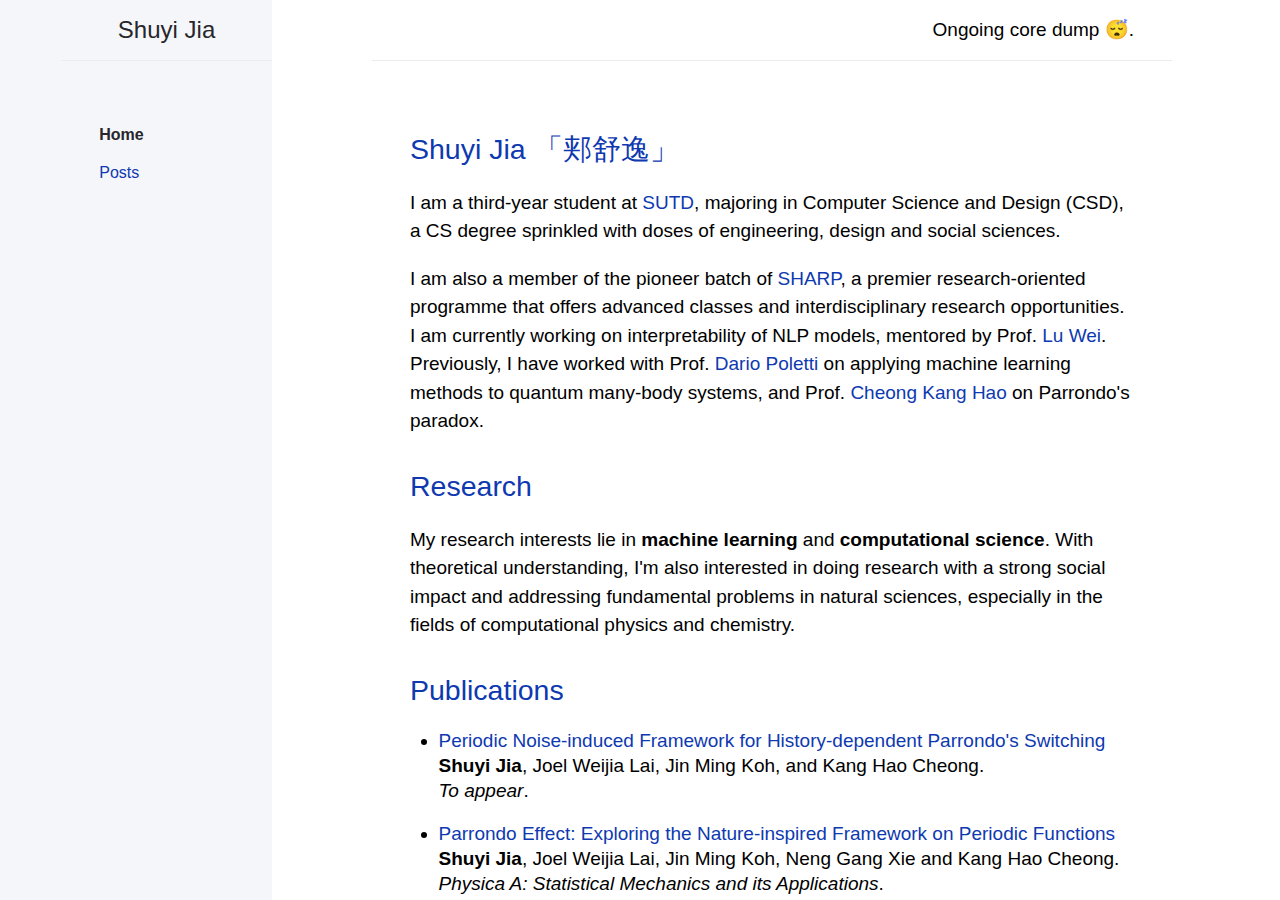
==== index.html @ 923b760d "Deploying to gh-pages from  @ 26ed1b6778eb6d6af6302b63e12cfea853a027ca 🚀" ====
<!doctype html> <html lang=en > <meta charset=UTF-8 > <meta name=viewport  content="width=device-width, initial-scale=1"> <link rel=stylesheet  href="/css/jtd.css"> <link rel=icon  href="/assets/favicon.ico"> <title>Shuyi Jia</title> <div class=page-wrap > <div class=side-bar > <div class=header > <a href="/" class=title > Shuyi Jia </a> </div> <label for=show-menu  class=show-menu >MENU</label> <input type=checkbox  id=show-menu  role=button > <div class=menu  id=side-menu > <ul class=menu-list > <li class="menu-list-item active"><a href="/" class="menu-list-link active">Home</a> <li class="menu-list-item "><a href="/posts/" class="menu-list-link ">Posts</a> </ul> </div> </div> <div class=main-content-wrap > <div class=main-content > <div class=main-header > <p>Ongoing core dump &#128564;.</p> </div> <div class=franklin-content ><h2 id="shuyi_jia_郏舒逸"><a href="#shuyi_jia_郏舒逸" class=header-anchor >Shuyi Jia 「郏舒逸」</a></h2> <p>I am a third-year student at <a href="https://www.sutd.edu.sg">SUTD</a>, majoring in Computer Science and Design &#40;CSD&#41;, a CS degree sprinkled with doses of engineering, design and social sciences.</p> <p>I am also a member of the pioneer batch of <a href="https://www.sutd.edu.sg/SHARP">SHARP</a>, a premier research-oriented programme that offers advanced classes and interdisciplinary research opportunities. I am currently working on interpretability of NLP models, mentored by Prof. <a href="https://scholar.google.com/citations?user&#61;n41KN9AAAAAJ&amp;hl&#61;en&amp;oi&#61;ao">Lu Wei</a>. Previously, I have worked with Prof. <a href="https://scholar.google.com/citations?user&#61;Kr25TGUAAAAJ&amp;hl&#61;en&amp;oi&#61;ao">Dario Poletti</a> on applying machine learning methods to quantum many-body systems, and Prof. <a href="https://scholar.google.com/citations?hl&#61;en&amp;user&#61;neaUULMAAAAJ&amp;view_op&#61;list_works&amp;sortby&#61;pubdate">Cheong Kang Hao</a> on Parrondo&#39;s paradox.</p> <h2 id=research ><a href="#research" class=header-anchor >Research</a></h2> <p>My research interests lie in <strong>machine learning</strong> and <strong>computational science</strong>. With theoretical understanding, I&#39;m also interested in doing research with a strong social impact and addressing fundamental problems in natural sciences, especially in the fields of computational physics and chemistry.</p> <h2 id=publications ><a href="#publications" class=header-anchor >Publications</a></h2> <ul> <li><p><a href="">Periodic Noise-induced Framework for History-dependent Parrondo&#39;s Switching</a><br /><strong>Shuyi Jia</strong>, Joel Weijia Lai, Jin Ming Koh, and Kang Hao Cheong.<br /><em>To appear</em>.</p> <li><p><a href="https://www.sciencedirect.com/science/article/pii/S0378437120303538?casa_token&#61;5DQG5grmWfMAAAAA:ArgjoCsbwLrx59lhy0G4tLPsbPm2QGfRtoKR4vTQxaE0dzDt706tALfGngUNZYS-w9fZrxNDTbjLRw">Parrondo Effect: Exploring the Nature-inspired Framework on Periodic Functions</a><br /><strong>Shuyi Jia</strong>, Joel Weijia Lai, Jin Ming Koh, Neng Gang Xie and Kang Hao Cheong.<br /><em>Physica A: Statistical Mechanics and its Applications</em>.</p> </ul> <h2 id=awards ><a href="#awards" class=header-anchor >Awards</a></h2> <ul> <li><p><strong>SUTD Global Leadership Programme</strong>, SUTD, 2020.</p> <li><p><strong>SUTD Global Distinguished Scholarship</strong>, SUTD, 2019.</p> <li><p><strong>Intel International Science and Engineering Fair &#40;ISEF&#41;</strong>, 4th Place in Chemistry, Phoenix AZ, 2016.</p> <li><p><strong>Singapore Science and Engineering Fair &#40;SSEF&#41;</strong>, Gold Medal, 2016.</p> </ul> <hr /> <div class=page-foot > <div class=copyright > &copy; Shuyi Jia. Last modified: October 02, 2021. Website built with <a href="https://github.com/tlienart/Franklin.jl">Franklin.jl</a>. </div> </div> </div> </div> </div> </div> <!-- end of class page-wrap-->
---- css/jtd.css ----
@charset "utf-8"; html{font-family:sans-serif;-ms-text-size-adjust:100%;-webkit-text-size-adjust:100%;font-size:15px}@media (min-width:31.25rem){html{font-size:19px}}body{margin:0;position:relative;padding-bottom:4rem;font-family:-apple-system,"helvetica neue",helvetica,roboto,noto,"segoe ui",arial,sans-serif;font-size:inherit;line-height:1.5;color:#000;background-color:#fff;word-break:break-word}@media (min-width:50rem){body{position:static;padding-bottom:0}}h1{font-size:2em;margin:.67em 0}sub,sup{font-size:75%;line-height:0;position:relative;vertical-align:baseline}sup{top:-0.5em}sub{bottom:-0.25em}img{border:0}p,h1,h2,h3,h4,h5,h6,ol,ul,pre,address,blockquote,dl,div,fieldset,form,hr,noscript,table{margin-top:0}h1,h2,h3,h4,h5,h6{margin-top:1.2em;margin-bottom:.8em;font-weight:500;line-height:1.15;color:#27262b}p{margin-bottom:1em}a{color:#0e39b0;text-decoration:none;overflow-wrap:break-word;word-wrap:break-word}pre{overflow:auto;margin:0;margin-bottom:.8em}code{font-family:"SFMono-Regular",Menlo,Consolas,monospace;font-size:14px;line-height:1.4;padding:.2em .15em;font-weight:400;background-color:#f5f6fa;border:1px solid #eeebee;border-radius:4px}li:not(:last-child){margin-bottom:5px}img{max-width:100%;height:auto}hr{height:1px;padding:0;margin:2rem 0;background-color:#eeebee;border:0}@media (min-width:50rem){.page-wrap{position:absolute;top:0;left:0;display:flex;width:100%;height:100%;overflow-x:hidden;overflow-y:hidden}}.side-bar{z-index:100;display:flex;flex-wrap:wrap;background-color:#f5f6fa}.side-bar .header{display:flex;min-height:60px;align-items:center}.side-bar .header .title{padding-right:1rem;padding-left:1rem;flex-grow:1;display:flex;height:100%;align-items:center;padding-top:.75rem;padding-bottom:.75rem;color:#27262b;font-size:18px !important;line-height:1.15em}.show-menu{cursor:pointer;appearance:none;display:flex;height:100%;line-height:60px;padding:1rem;align-items:center;color:#0e39b0;text-transform:uppercase;background:transparent;text-align:right;padding-right:2rem;border:0;width:calc(100% - 220px)}.side-bar .menu{width:100%;padding-right:1rem;padding-left:1rem}.menu-list{padding:0;margin-top:0;margin-bottom:0;list-style:none}.menu-list-child-list{padding-left:.75rem;list-style:none}.menu-list-child-list .menu-list-link{color:#5c5962}.menu-list-child-list .menu-list-item{position:relative}.menu-list-child-list .menu-list-item::before{position:absolute;margin-top:.3em;margin-left:-0.8em;color:rgba(92,89,98,0.3);content:"- "}.menu-list-child-list .menu-list-item.active::before{color:#5c5962}.menu-list-item{font-size:14px !important;margin:0}.menu-list-item .menu-list-child-list{display:none}.menu-list-item.active .menu-list-child-list{display:block}.menu-list-link{display:block;padding-top:.25rem;padding-bottom:.25rem}.menu-list-link.active{font-weight:600;color:#27262b;text-decoration:none}.side-bar .footer{width:150px;font-size:13px;padding-right:1rem;padding-left:1rem;position:absolute;bottom:0;left:0;padding-top:1rem;padding-bottom:1rem}input[type=checkbox]{display:none}input[type=checkbox]:checked ~ #side-menu{display:block}@media (max-width:49.99rem){.side-bar .menu{display:none;padding-left:35px;padding-bottom:15px}.side-bar{border-bottom:1px solid #eeebee}.side-bar .header{padding-left:15px;width:150px}.show-menu{display:block}}@media (min-width:31.25rem){.side-bar .header .title{font-size:24px !important}.menu-list-item{font-size:16px !important}}@media (min-width:50rem){.side-bar{flex-wrap:nowrap;position:absolute;width:248px;height:100%;flex-direction:column;align-items:flex-end}.side-bar .header{z-index:101;height:60px;max-height:60px;border-bottom:1px solid #eeebee;padding-right:2rem;padding-left:2rem}.side-bar .header .title{padding-top:.5rem;padding-bottom:.5rem}.show-menu{display:none}.side-bar .menu{width:135px;padding-right:2rem;padding-left:2rem;padding-top:3rem;padding-bottom:1rem;overflow-y:auto;flex:1 1 auto}.side-bar .footer{padding-right:2rem;padding-left:2rem;position:static}}@media (min-width:66.5rem){.side-bar{width:calc((100% - 66.5rem) / 2 + 264px);min-width:264px}}@media (min-width:50rem){.main-content-wrap{position:absolute;top:0;left:0;width:100%;height:100%;-webkit-overflow-scrolling:touch;overflow-x:hidden;overflow-y:scroll}.main-content{position:relative;max-width:800px;margin-left:248px}}@media (min-width:66.5rem){.main-content{margin-left:calc((100% - 1064px) / 2 + 264px)}}.main-header{padding-right:1rem;padding-left:1rem;display:none;background-color:#f5f6fa;height:60px;line-height:60px}@media (min-width:50rem){.main-header{padding-right:2rem;padding-left:2rem}}@media (min-width:50rem){.main-header{display:flex;justify-content:flex-end;height:60px;background-color:#fff;border-bottom:1px solid #eeebee}}.main-footer{font-size:14px;color:darkgray;border-top:1px solid #eeebee;padding-top:15px}.franklin-content{padding-right:1rem;padding-left:1rem;padding-top:1rem;padding-bottom:1rem;line-height:1.5}@media (min-width:50rem){.franklin-content{padding-right:2rem;padding-left:2rem;padding-top:2rem;padding-bottom:2rem}}.franklin-content a{overflow:hidden;text-overflow:ellipsis}.franklin-content ul,ol{line-height:1em}.franklin-content li{margin-top:.3em;line-height:1.3em}.franklin-content ul,.franklin-content ol{padding-left:1.5em}.franklin-content h1:first-of-type{margin-top:.5em}.franklin-content h1,h2,h3,h4,h5,h6{position:relative}td.fndef-backref{min-width:20px}.franklin-content table{margin-left:auto;margin-right:auto;border-collapse:collapse;text-align:center;margin-bottom:1em}.franklin-content tr,th,td{font-size:14px;padding:10px;border:1px solid black}.franklin-content table tbody tr td{border:1px solid black}.franklin-content blockquote{background:lemonchiffon;border-left:7px solid #a8a8a8;margin:1.5em 10px;padding:.5em 10px;font-style:italic}.franklin-content blockquote p{display:inline}.franklin-content .row{display:block}.franklin-content .left{float:left;margin-right:15px}.franklin-content .right{float:right}.franklin-content .container img{width:auto;padding-left:0;border-radius:10px;margin-bottom:1em}.franklin-content table.fndef{margin:0;margin-bottom:1em;border:0}.franklin-content .fndef tr{padding:0;border:0;text-align:left}.franklin-content .fndef td{padding:0;border:0}.franklin-content .fndef td.fndef-backref{vertical-align:top;font-size:80%;padding-left:5px}.franklin-content .fndef td.fndef-content{font-size:90%;padding-left:10px}.franklin-content .fndef tr{border-left:2px solid lightgray}.franklin-content img{width:70%;text-align:center;padding-left:10%}.franklin-content .img-small img{width:50%;text-align:center;padding-left:20%}body{counter-reset:eqnum}.katex{font-size:1em !important}.katex-display .katex{display:inline-block}.katex-display::after{counter-increment:eqnum;content:"(" counter(eqnum) ")";position:relative;float:right;padding-right:5px}.hljs{font-size:14px;line-height:1.35em;border-radius:10px;padding:1em}.hljs-meta,.hljs-metas,.hljs-metap{font-weight:bold}.hljs-meta{color:#19b333}.hljs-metas{color:red}.hljs-metap{color:#3383e7}franklin-toc{margin:.6rem 0}
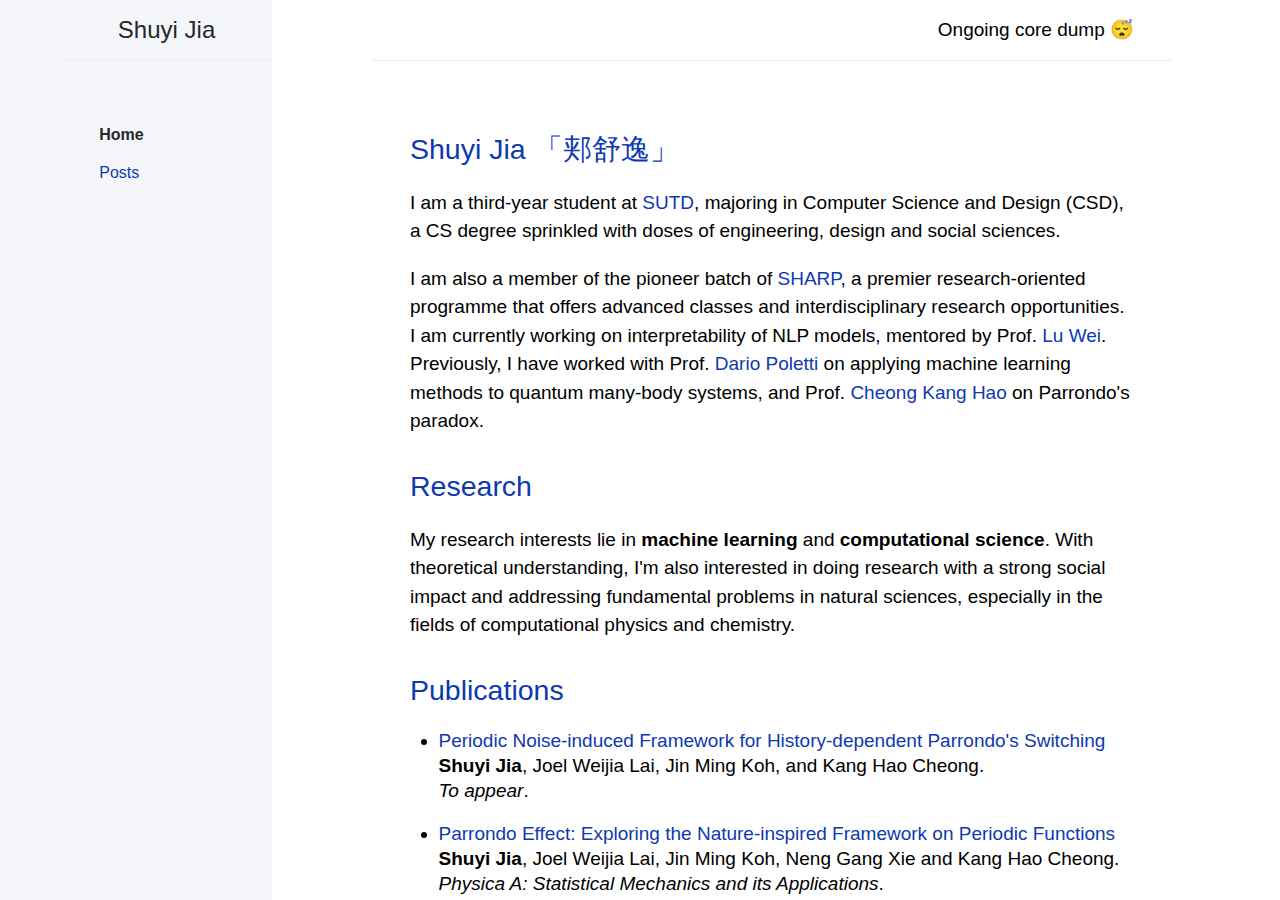
==== commit d6f6fcd4: "Deploying to gh-pages from  @ a6328ebc96600d6445bcfeb34387e704c9a66ce1 🚀" ====
--- a/index.html
+++ b/index.html
@@ -1 +1 @@
-<!doctype html> <html lang=en > <meta charset=UTF-8 > <meta name=viewport  content="width=device-width, initial-scale=1"> <link rel=stylesheet  href="/css/jtd.css"> <link rel=icon  href="/assets/favicon.ico"> <title>Shuyi Jia</title> <div class=page-wrap > <div class=side-bar > <div class=header > <a href="/" class=title > Shuyi Jia </a> </div> <label for=show-menu  class=show-menu >MENU</label> <input type=checkbox  id=show-menu  role=button > <div class=menu  id=side-menu > <ul class=menu-list > <li class="menu-list-item active"><a href="/" class="menu-list-link active">Home</a> <li class="menu-list-item "><a href="/posts/" class="menu-list-link ">Posts</a> </ul> </div> </div> <div class=main-content-wrap > <div class=main-content > <div class=main-header > <p>Ongoing core dump &#128564;.</p> </div> <div class=franklin-content ><h2 id="shuyi_jia_郏舒逸"><a href="#shuyi_jia_郏舒逸" class=header-anchor >Shuyi Jia 「郏舒逸」</a></h2> <p>I am a third-year student at <a href="https://www.sutd.edu.sg">SUTD</a>, majoring in Computer Science and Design &#40;CSD&#41;, a CS degree sprinkled with doses of engineering, design and social sciences.</p> <p>I am also a member of the pioneer batch of <a href="https://www.sutd.edu.sg/SHARP">SHARP</a>, a premier research-oriented programme that offers advanced classes and interdisciplinary research opportunities. I am currently working on interpretability of NLP models, mentored by Prof. <a href="https://scholar.google.com/citations?user&#61;n41KN9AAAAAJ&amp;hl&#61;en&amp;oi&#61;ao">Lu Wei</a>. Previously, I have worked with Prof. <a href="https://scholar.google.com/citations?user&#61;Kr25TGUAAAAJ&amp;hl&#61;en&amp;oi&#61;ao">Dario Poletti</a> on applying machine learning methods to quantum many-body systems, and Prof. <a href="https://scholar.google.com/citations?hl&#61;en&amp;user&#61;neaUULMAAAAJ&amp;view_op&#61;list_works&amp;sortby&#61;pubdate">Cheong Kang Hao</a> on Parrondo&#39;s paradox.</p> <h2 id=research ><a href="#research" class=header-anchor >Research</a></h2> <p>My research interests lie in <strong>machine learning</strong> and <strong>computational science</strong>. With theoretical understanding, I&#39;m also interested in doing research with a strong social impact and addressing fundamental problems in natural sciences, especially in the fields of computational physics and chemistry.</p> <h2 id=publications ><a href="#publications" class=header-anchor >Publications</a></h2> <ul> <li><p><a href="">Periodic Noise-induced Framework for History-dependent Parrondo&#39;s Switching</a><br /><strong>Shuyi Jia</strong>, Joel Weijia Lai, Jin Ming Koh, and Kang Hao Cheong.<br /><em>To appear</em>.</p> <li><p><a href="https://www.sciencedirect.com/science/article/pii/S0378437120303538?casa_token&#61;5DQG5grmWfMAAAAA:ArgjoCsbwLrx59lhy0G4tLPsbPm2QGfRtoKR4vTQxaE0dzDt706tALfGngUNZYS-w9fZrxNDTbjLRw">Parrondo Effect: Exploring the Nature-inspired Framework on Periodic Functions</a><br /><strong>Shuyi Jia</strong>, Joel Weijia Lai, Jin Ming Koh, Neng Gang Xie and Kang Hao Cheong.<br /><em>Physica A: Statistical Mechanics and its Applications</em>.</p> </ul> <h2 id=awards ><a href="#awards" class=header-anchor >Awards</a></h2> <ul> <li><p><strong>SUTD Global Leadership Programme</strong>, SUTD, 2020.</p> <li><p><strong>SUTD Global Distinguished Scholarship</strong>, SUTD, 2019.</p> <li><p><strong>Intel International Science and Engineering Fair &#40;ISEF&#41;</strong>, 4th Place in Chemistry, Phoenix AZ, 2016.</p> <li><p><strong>Singapore Science and Engineering Fair &#40;SSEF&#41;</strong>, Gold Medal, 2016.</p> </ul> <hr /> <div class=page-foot > <div class=copyright > &copy; Shuyi Jia. Last modified: October 02, 2021. Website built with <a href="https://github.com/tlienart/Franklin.jl">Franklin.jl</a>. </div> </div> </div> </div> </div> </div> <!-- end of class page-wrap-->+<!doctype html> <html lang=en > <meta charset=UTF-8 > <meta name=viewport  content="width=device-width, initial-scale=1"> <link rel=stylesheet  href="/css/jtd.css"> <link rel=icon  href="/assets/favicon.ico"> <title>Shuyi Jia</title> <div class=page-wrap > <div class=side-bar > <div class=header > <a href="/" class=title > Shuyi Jia </a> </div> <label for=show-menu  class=show-menu >MENU</label> <input type=checkbox  id=show-menu  role=button > <div class=menu  id=side-menu > <ul class=menu-list > <li class="menu-list-item active"><a href="/" class="menu-list-link active">Home</a> <li class="menu-list-item "><a href="/posts/" class="menu-list-link ">Posts</a> </ul> </div> </div> <div class=main-content-wrap > <div class=main-content > <div class=main-header > <p>Ongoing core dump &#128564;</p> </div> <div class=franklin-content ><h2 id="shuyi_jia_郏舒逸"><a href="#shuyi_jia_郏舒逸" class=header-anchor >Shuyi Jia 「郏舒逸」</a></h2> <p>I am a third-year student at <a href="https://www.sutd.edu.sg">SUTD</a>, majoring in Computer Science and Design &#40;CSD&#41;, a CS degree sprinkled with doses of engineering, design and social sciences.</p> <p>I am also a member of the pioneer batch of <a href="https://www.sutd.edu.sg/SHARP">SHARP</a>, a premier research-oriented programme that offers advanced classes and interdisciplinary research opportunities. I am currently working on interpretability of NLP models, mentored by Prof. <a href="https://scholar.google.com/citations?user&#61;n41KN9AAAAAJ&amp;hl&#61;en&amp;oi&#61;ao">Lu Wei</a>. Previously, I have worked with Prof. <a href="https://scholar.google.com/citations?user&#61;Kr25TGUAAAAJ&amp;hl&#61;en&amp;oi&#61;ao">Dario Poletti</a> on applying machine learning methods to quantum many-body systems, and Prof. <a href="https://scholar.google.com/citations?hl&#61;en&amp;user&#61;neaUULMAAAAJ&amp;view_op&#61;list_works&amp;sortby&#61;pubdate">Cheong Kang Hao</a> on Parrondo&#39;s paradox.</p> <h2 id=research ><a href="#research" class=header-anchor >Research</a></h2> <p>My research interests lie in <strong>machine learning</strong> and <strong>computational science</strong>. With theoretical understanding, I&#39;m also interested in doing research with a strong social impact and addressing fundamental problems in natural sciences, especially in the fields of computational physics and chemistry.</p> <h2 id=publications ><a href="#publications" class=header-anchor >Publications</a></h2> <ul> <li><p><a href="">Periodic Noise-induced Framework for History-dependent Parrondo&#39;s Switching</a><br /><strong>Shuyi Jia</strong>, Joel Weijia Lai, Jin Ming Koh, and Kang Hao Cheong.<br /><em>To appear</em>.</p> <li><p><a href="https://www.sciencedirect.com/science/article/pii/S0378437120303538?casa_token&#61;5DQG5grmWfMAAAAA:ArgjoCsbwLrx59lhy0G4tLPsbPm2QGfRtoKR4vTQxaE0dzDt706tALfGngUNZYS-w9fZrxNDTbjLRw">Parrondo Effect: Exploring the Nature-inspired Framework on Periodic Functions</a><br /><strong>Shuyi Jia</strong>, Joel Weijia Lai, Jin Ming Koh, Neng Gang Xie and Kang Hao Cheong.<br /><em>Physica A: Statistical Mechanics and its Applications</em>.</p> </ul> <h2 id=awards ><a href="#awards" class=header-anchor >Awards</a></h2> <ul> <li><p><strong>SUTD Global Leadership Programme</strong>, SUTD, 2020.</p> <li><p><strong>SUTD Global Distinguished Scholarship</strong>, SUTD, 2019.</p> <li><p><strong>Intel International Science and Engineering Fair &#40;ISEF&#41;</strong>, 4th Place in Chemistry, Phoenix AZ, 2016.</p> <li><p><strong>Singapore Science and Engineering Fair &#40;SSEF&#41;</strong>, Gold Medal, 2016.</p> </ul> <hr /> <div class=page-foot > <div class=copyright > &copy; Shuyi Jia. Last modified: October 02, 2021. Website built with <a href="https://github.com/tlienart/Franklin.jl">Franklin.jl</a>. </div> </div> </div> </div> </div> </div> <!-- end of class page-wrap-->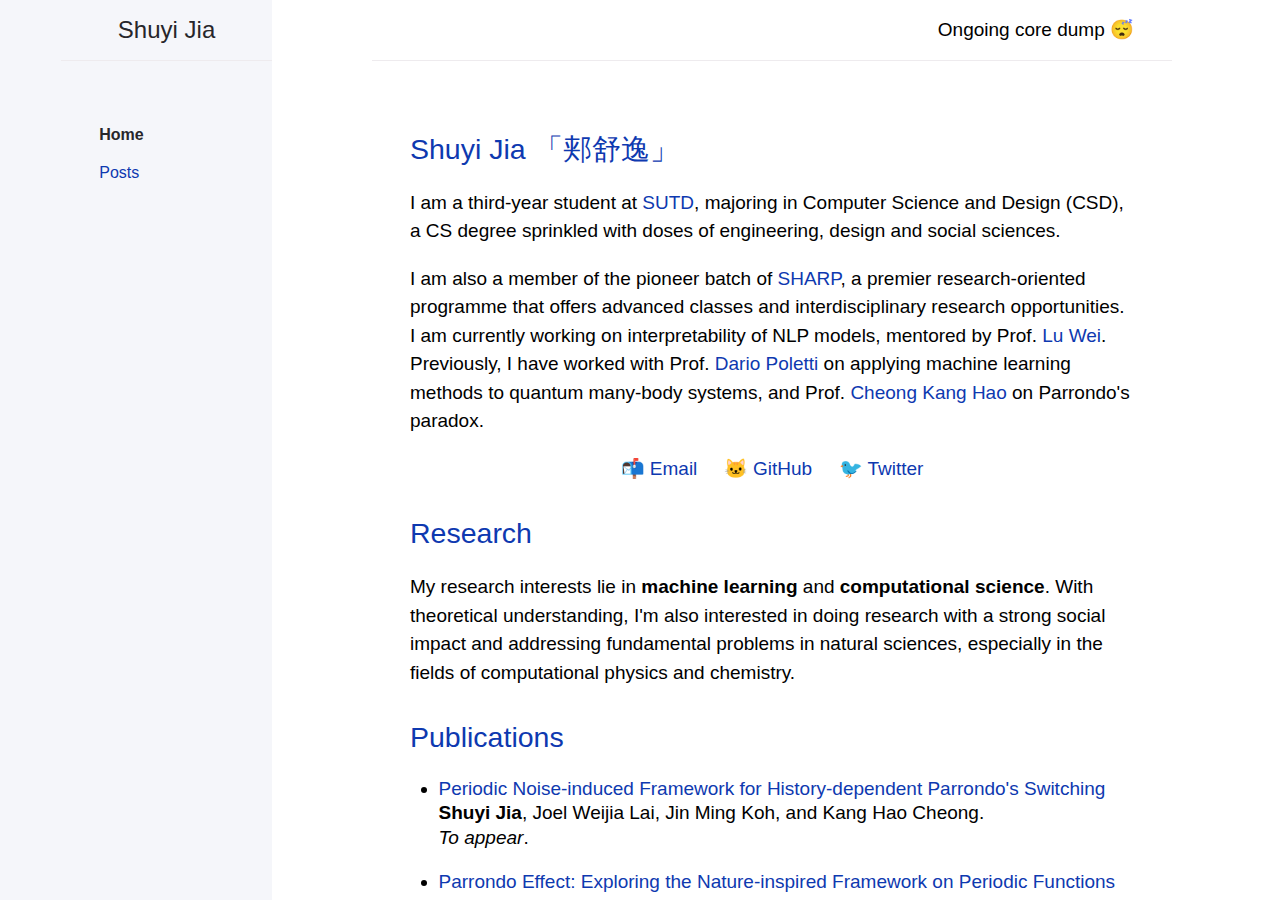
==== commit 49ca5a34: "Deploying to gh-pages from  @ c09a3c7d525dd05c17f8953a8e94338297e2308a 🚀" ====
--- a/index.html
+++ b/index.html
@@ -1 +1 @@
-<!doctype html> <html lang=en > <meta charset=UTF-8 > <meta name=viewport  content="width=device-width, initial-scale=1"> <link rel=stylesheet  href="/css/jtd.css"> <link rel=icon  href="/assets/favicon.ico"> <title>Shuyi Jia</title> <div class=page-wrap > <div class=side-bar > <div class=header > <a href="/" class=title > Shuyi Jia </a> </div> <label for=show-menu  class=show-menu >MENU</label> <input type=checkbox  id=show-menu  role=button > <div class=menu  id=side-menu > <ul class=menu-list > <li class="menu-list-item active"><a href="/" class="menu-list-link active">Home</a> <li class="menu-list-item "><a href="/posts/" class="menu-list-link ">Posts</a> </ul> </div> </div> <div class=main-content-wrap > <div class=main-content > <div class=main-header > <p>Ongoing core dump &#128564;</p> </div> <div class=franklin-content ><h2 id="shuyi_jia_郏舒逸"><a href="#shuyi_jia_郏舒逸" class=header-anchor >Shuyi Jia 「郏舒逸」</a></h2> <p>I am a third-year student at <a href="https://www.sutd.edu.sg">SUTD</a>, majoring in Computer Science and Design &#40;CSD&#41;, a CS degree sprinkled with doses of engineering, design and social sciences.</p> <p>I am also a member of the pioneer batch of <a href="https://www.sutd.edu.sg/SHARP">SHARP</a>, a premier research-oriented programme that offers advanced classes and interdisciplinary research opportunities. I am currently working on interpretability of NLP models, mentored by Prof. <a href="https://scholar.google.com/citations?user&#61;n41KN9AAAAAJ&amp;hl&#61;en&amp;oi&#61;ao">Lu Wei</a>. Previously, I have worked with Prof. <a href="https://scholar.google.com/citations?user&#61;Kr25TGUAAAAJ&amp;hl&#61;en&amp;oi&#61;ao">Dario Poletti</a> on applying machine learning methods to quantum many-body systems, and Prof. <a href="https://scholar.google.com/citations?hl&#61;en&amp;user&#61;neaUULMAAAAJ&amp;view_op&#61;list_works&amp;sortby&#61;pubdate">Cheong Kang Hao</a> on Parrondo&#39;s paradox.</p> <h2 id=research ><a href="#research" class=header-anchor >Research</a></h2> <p>My research interests lie in <strong>machine learning</strong> and <strong>computational science</strong>. With theoretical understanding, I&#39;m also interested in doing research with a strong social impact and addressing fundamental problems in natural sciences, especially in the fields of computational physics and chemistry.</p> <h2 id=publications ><a href="#publications" class=header-anchor >Publications</a></h2> <ul> <li><p><a href="">Periodic Noise-induced Framework for History-dependent Parrondo&#39;s Switching</a><br /><strong>Shuyi Jia</strong>, Joel Weijia Lai, Jin Ming Koh, and Kang Hao Cheong.<br /><em>To appear</em>.</p> <li><p><a href="https://www.sciencedirect.com/science/article/pii/S0378437120303538?casa_token&#61;5DQG5grmWfMAAAAA:ArgjoCsbwLrx59lhy0G4tLPsbPm2QGfRtoKR4vTQxaE0dzDt706tALfGngUNZYS-w9fZrxNDTbjLRw">Parrondo Effect: Exploring the Nature-inspired Framework on Periodic Functions</a><br /><strong>Shuyi Jia</strong>, Joel Weijia Lai, Jin Ming Koh, Neng Gang Xie and Kang Hao Cheong.<br /><em>Physica A: Statistical Mechanics and its Applications</em>.</p> </ul> <h2 id=awards ><a href="#awards" class=header-anchor >Awards</a></h2> <ul> <li><p><strong>SUTD Global Leadership Programme</strong>, SUTD, 2020.</p> <li><p><strong>SUTD Global Distinguished Scholarship</strong>, SUTD, 2019.</p> <li><p><strong>Intel International Science and Engineering Fair &#40;ISEF&#41;</strong>, 4th Place in Chemistry, Phoenix AZ, 2016.</p> <li><p><strong>Singapore Science and Engineering Fair &#40;SSEF&#41;</strong>, Gold Medal, 2016.</p> </ul> <hr /> <div class=page-foot > <div class=copyright > &copy; Shuyi Jia. Last modified: October 02, 2021. Website built with <a href="https://github.com/tlienart/Franklin.jl">Franklin.jl</a>. </div> </div> </div> </div> </div> </div> <!-- end of class page-wrap-->+<!doctype html> <html lang=en > <meta charset=UTF-8 > <meta name=viewport  content="width=device-width, initial-scale=1"> <link rel=stylesheet  href="/css/jtd.css"> <link rel=apple-touch-icon  sizes=180x180  href="/assets/apple-touch-icon.png"> <link rel=icon  type="image/png" sizes=32x32  href="/assets/favicon-32x32.png"> <link rel=icon  type="image/png" sizes=16x16  href="/assets/favicon-16x16.png"> <link rel=manifest  href="/assets/site.webmanifest"> <title>Shuyi Jia</title> <div class=page-wrap > <div class=side-bar > <div class=header > <a href="/" class=title > Shuyi Jia </a> </div> <label for=show-menu  class=show-menu >MENU</label> <input type=checkbox  id=show-menu  role=button > <div class=menu  id=side-menu > <ul class=menu-list > <li class="menu-list-item active"><a href="/" class="menu-list-link active">Home</a> <li class="menu-list-item "><a href="/posts/" class="menu-list-link ">Posts</a> </ul> </div> </div> <div class=main-content-wrap > <div class=main-content > <div class=main-header > <p>Ongoing core dump &#128564;</p> </div> <div class=franklin-content ><h2 id="shuyi_jia_郏舒逸"><a href="#shuyi_jia_郏舒逸" class=header-anchor >Shuyi Jia 「郏舒逸」</a></h2> <p>I am a third-year student at <a href="https://www.sutd.edu.sg">SUTD</a>, majoring in Computer Science and Design &#40;CSD&#41;, a CS degree sprinkled with doses of engineering, design and social sciences.</p> <p>I am also a member of the pioneer batch of <a href="https://www.sutd.edu.sg/SHARP">SHARP</a>, a premier research-oriented programme that offers advanced classes and interdisciplinary research opportunities. I am currently working on interpretability of NLP models, mentored by Prof. <a href="https://scholar.google.com/citations?user&#61;n41KN9AAAAAJ&amp;hl&#61;en&amp;oi&#61;ao">Lu Wei</a>. Previously, I have worked with Prof. <a href="https://scholar.google.com/citations?user&#61;Kr25TGUAAAAJ&amp;hl&#61;en&amp;oi&#61;ao">Dario Poletti</a> on applying machine learning methods to quantum many-body systems, and Prof. <a href="https://scholar.google.com/citations?hl&#61;en&amp;user&#61;neaUULMAAAAJ&amp;view_op&#61;list_works&amp;sortby&#61;pubdate">Cheong Kang Hao</a> on Parrondo&#39;s paradox.</p> <div style="text-align: center"> <a href="mailto: shuyi_jia@mymail.sutd.edu.sg">&#128236; Email</a> &nbsp;&nbsp;&nbsp; <a href="https://github.com/shuyijia">&#128049; GitHub</a> &nbsp;&nbsp;&nbsp; <a href="https://twitter.com/shuyi_jia">&#128038; Twitter</a> </div> <h2 id=research ><a href="#research" class=header-anchor >Research</a></h2> <p>My research interests lie in <strong>machine learning</strong> and <strong>computational science</strong>. With theoretical understanding, I&#39;m also interested in doing research with a strong social impact and addressing fundamental problems in natural sciences, especially in the fields of computational physics and chemistry.</p> <h2 id=publications ><a href="#publications" class=header-anchor >Publications</a></h2> <ul> <li><p><a href="">Periodic Noise-induced Framework for History-dependent Parrondo&#39;s Switching</a><br /><strong>Shuyi Jia</strong>, Joel Weijia Lai, Jin Ming Koh, and Kang Hao Cheong.<br /><em>To appear</em>.</p> <li><p><a href="https://www.sciencedirect.com/science/article/pii/S0378437120303538?casa_token&#61;5DQG5grmWfMAAAAA:ArgjoCsbwLrx59lhy0G4tLPsbPm2QGfRtoKR4vTQxaE0dzDt706tALfGngUNZYS-w9fZrxNDTbjLRw">Parrondo Effect: Exploring the Nature-inspired Framework on Periodic Functions</a><br /><strong>Shuyi Jia</strong>, Joel Weijia Lai, Jin Ming Koh, Neng Gang Xie and Kang Hao Cheong.<br /><em>Physica A: Statistical Mechanics and its Applications</em>.</p> </ul> <h2 id=awards ><a href="#awards" class=header-anchor >Awards</a></h2> <ul> <li><p><strong>SUTD Global Leadership Programme</strong>, SUTD, 2020.</p> <li><p><strong>SUTD Global Distinguished Scholarship</strong>, SUTD, 2019.</p> <li><p><strong>Intel International Science and Engineering Fair &#40;ISEF&#41;</strong>, 4th Place in Chemistry, Phoenix AZ, 2016.</p> <li><p><strong>Singapore Science and Engineering Fair &#40;SSEF&#41;</strong>, Gold Medal, 2016.</p> </ul> <hr /> <div class=page-foot > <div class=copyright > &copy; Shuyi Jia. Last modified: October 06, 2021. Website built with <a href="https://github.com/tlienart/Franklin.jl">Franklin.jl</a>. </div> </div> </div> </div> </div> </div> <!-- end of class page-wrap-->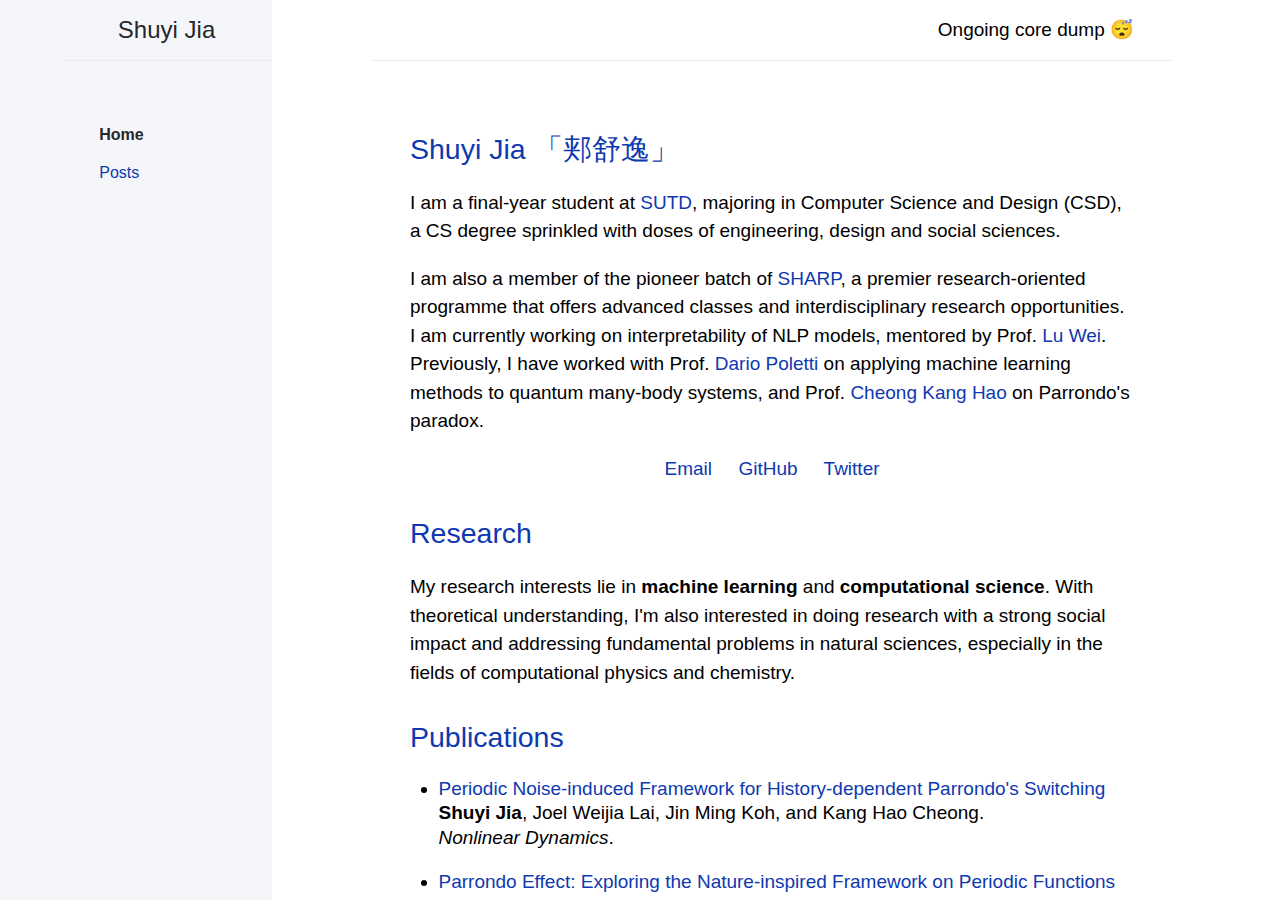
==== commit c4912a2d: "Deploying to gh-pages from  @ f4d05c36837eba52f18973544613d5d2760ce156 🚀" ====
--- a/index.html
+++ b/index.html
@@ -1 +1 @@
-<!doctype html> <html lang=en > <meta charset=UTF-8 > <meta name=viewport  content="width=device-width, initial-scale=1"> <link rel=stylesheet  href="/css/jtd.css"> <link rel=apple-touch-icon  sizes=180x180  href="/assets/apple-touch-icon.png"> <link rel=icon  type="image/png" sizes=32x32  href="/assets/favicon-32x32.png"> <link rel=icon  type="image/png" sizes=16x16  href="/assets/favicon-16x16.png"> <link rel=manifest  href="/assets/site.webmanifest"> <title>Shuyi Jia</title> <div class=page-wrap > <div class=side-bar > <div class=header > <a href="/" class=title > Shuyi Jia </a> </div> <label for=show-menu  class=show-menu >MENU</label> <input type=checkbox  id=show-menu  role=button > <div class=menu  id=side-menu > <ul class=menu-list > <li class="menu-list-item active"><a href="/" class="menu-list-link active">Home</a> <li class="menu-list-item "><a href="/posts/" class="menu-list-link ">Posts</a> </ul> </div> </div> <div class=main-content-wrap > <div class=main-content > <div class=main-header > <p>Ongoing core dump &#128564;</p> </div> <div class=franklin-content ><h2 id="shuyi_jia_郏舒逸"><a href="#shuyi_jia_郏舒逸" class=header-anchor >Shuyi Jia 「郏舒逸」</a></h2> <p>I am a third-year student at <a href="https://www.sutd.edu.sg">SUTD</a>, majoring in Computer Science and Design &#40;CSD&#41;, a CS degree sprinkled with doses of engineering, design and social sciences.</p> <p>I am also a member of the pioneer batch of <a href="https://www.sutd.edu.sg/SHARP">SHARP</a>, a premier research-oriented programme that offers advanced classes and interdisciplinary research opportunities. I am currently working on interpretability of NLP models, mentored by Prof. <a href="https://scholar.google.com/citations?user&#61;n41KN9AAAAAJ&amp;hl&#61;en&amp;oi&#61;ao">Lu Wei</a>. Previously, I have worked with Prof. <a href="https://scholar.google.com/citations?user&#61;Kr25TGUAAAAJ&amp;hl&#61;en&amp;oi&#61;ao">Dario Poletti</a> on applying machine learning methods to quantum many-body systems, and Prof. <a href="https://scholar.google.com/citations?hl&#61;en&amp;user&#61;neaUULMAAAAJ&amp;view_op&#61;list_works&amp;sortby&#61;pubdate">Cheong Kang Hao</a> on Parrondo&#39;s paradox.</p> <div style="text-align: center"> <a href="mailto: shuyi_jia@mymail.sutd.edu.sg">&#128236; Email</a> &nbsp;&nbsp;&nbsp; <a href="https://github.com/shuyijia">&#128049; GitHub</a> &nbsp;&nbsp;&nbsp; <a href="https://twitter.com/shuyi_jia">&#128038; Twitter</a> </div> <h2 id=research ><a href="#research" class=header-anchor >Research</a></h2> <p>My research interests lie in <strong>machine learning</strong> and <strong>computational science</strong>. With theoretical understanding, I&#39;m also interested in doing research with a strong social impact and addressing fundamental problems in natural sciences, especially in the fields of computational physics and chemistry.</p> <h2 id=publications ><a href="#publications" class=header-anchor >Publications</a></h2> <ul> <li><p><a href="">Periodic Noise-induced Framework for History-dependent Parrondo&#39;s Switching</a><br /><strong>Shuyi Jia</strong>, Joel Weijia Lai, Jin Ming Koh, and Kang Hao Cheong.<br /><em>To appear</em>.</p> <li><p><a href="https://www.sciencedirect.com/science/article/pii/S0378437120303538?casa_token&#61;5DQG5grmWfMAAAAA:ArgjoCsbwLrx59lhy0G4tLPsbPm2QGfRtoKR4vTQxaE0dzDt706tALfGngUNZYS-w9fZrxNDTbjLRw">Parrondo Effect: Exploring the Nature-inspired Framework on Periodic Functions</a><br /><strong>Shuyi Jia</strong>, Joel Weijia Lai, Jin Ming Koh, Neng Gang Xie and Kang Hao Cheong.<br /><em>Physica A: Statistical Mechanics and its Applications</em>.</p> </ul> <h2 id=awards ><a href="#awards" class=header-anchor >Awards</a></h2> <ul> <li><p><strong>SUTD Global Leadership Programme</strong>, SUTD, 2020.</p> <li><p><strong>SUTD Global Distinguished Scholarship</strong>, SUTD, 2019.</p> <li><p><strong>Intel International Science and Engineering Fair &#40;ISEF&#41;</strong>, 4th Place in Chemistry, Phoenix AZ, 2016.</p> <li><p><strong>Singapore Science and Engineering Fair &#40;SSEF&#41;</strong>, Gold Medal, 2016.</p> </ul> <hr /> <div class=page-foot > <div class=copyright > &copy; Shuyi Jia. Last modified: October 06, 2021. Website built with <a href="https://github.com/tlienart/Franklin.jl">Franklin.jl</a>. </div> </div> </div> </div> </div> </div> <!-- end of class page-wrap-->+<!doctype html> <html lang=en > <meta charset=UTF-8 > <meta name=viewport  content="width=device-width, initial-scale=1"> <link rel=stylesheet  href="/css/jtd.css"> <link rel=apple-touch-icon  sizes=180x180  href="/assets/apple-touch-icon.png"> <link rel=icon  type="image/png" sizes=32x32  href="/assets/favicon-32x32.png"> <link rel=icon  type="image/png" sizes=16x16  href="/assets/favicon-16x16.png"> <link rel=manifest  href="/assets/site.webmanifest"> <title>Shuyi Jia</title> <div class=page-wrap > <div class=side-bar > <div class=header > <a href="/" class=title > Shuyi Jia </a> </div> <label for=show-menu  class=show-menu >MENU</label> <input type=checkbox  id=show-menu  role=button > <div class=menu  id=side-menu > <ul class=menu-list > <li class="menu-list-item active"><a href="/" class="menu-list-link active">Home</a> <li class="menu-list-item "><a href="/posts/" class="menu-list-link ">Posts</a> </ul> </div> </div> <div class=main-content-wrap > <div class=main-content > <div class=main-header > <p>Ongoing core dump &#128564;</p> </div> <div class=franklin-content ><h2 id="shuyi_jia_郏舒逸"><a href="#shuyi_jia_郏舒逸" class=header-anchor >Shuyi Jia 「郏舒逸」</a></h2> <p>I am a final-year student at <a href="https://www.sutd.edu.sg">SUTD</a>, majoring in Computer Science and Design &#40;CSD&#41;, a CS degree sprinkled with doses of engineering, design and social sciences.</p> <p>I am also a member of the pioneer batch of <a href="https://www.sutd.edu.sg/SHARP">SHARP</a>, a premier research-oriented programme that offers advanced classes and interdisciplinary research opportunities. I am currently working on interpretability of NLP models, mentored by Prof. <a href="https://scholar.google.com/citations?user&#61;n41KN9AAAAAJ&amp;hl&#61;en&amp;oi&#61;ao">Lu Wei</a>. Previously, I have worked with Prof. <a href="https://scholar.google.com/citations?user&#61;Kr25TGUAAAAJ&amp;hl&#61;en&amp;oi&#61;ao">Dario Poletti</a> on applying machine learning methods to quantum many-body systems, and Prof. <a href="https://scholar.google.com/citations?hl&#61;en&amp;user&#61;neaUULMAAAAJ&amp;view_op&#61;list_works&amp;sortby&#61;pubdate">Cheong Kang Hao</a> on Parrondo&#39;s paradox.</p> <div style="text-align: center"> <a href="mailto: shuyi_jia@mymail.sutd.edu.sg">Email</a> &nbsp;&nbsp;&nbsp; <a href="https://github.com/shuyijia">GitHub</a> &nbsp;&nbsp;&nbsp; <a href="https://twitter.com/shuyi_jia">Twitter</a> </div> <h2 id=research ><a href="#research" class=header-anchor >Research</a></h2> <p>My research interests lie in <strong>machine learning</strong> and <strong>computational science</strong>. With theoretical understanding, I&#39;m also interested in doing research with a strong social impact and addressing fundamental problems in natural sciences, especially in the fields of computational physics and chemistry.</p> <h2 id=publications ><a href="#publications" class=header-anchor >Publications</a></h2> <ul> <li><p><a href="https://link.springer.com/article/10.1007/s11071-022-07277-x">Periodic Noise-induced Framework for History-dependent Parrondo&#39;s Switching</a><br /><strong>Shuyi Jia</strong>, Joel Weijia Lai, Jin Ming Koh, and Kang Hao Cheong.<br /><em>Nonlinear Dynamics</em>.</p> <li><p><a href="https://www.sciencedirect.com/science/article/pii/S0378437120303538?casa_token&#61;5DQG5grmWfMAAAAA:ArgjoCsbwLrx59lhy0G4tLPsbPm2QGfRtoKR4vTQxaE0dzDt706tALfGngUNZYS-w9fZrxNDTbjLRw">Parrondo Effect: Exploring the Nature-inspired Framework on Periodic Functions</a><br /><strong>Shuyi Jia</strong>, Joel Weijia Lai, Jin Ming Koh, Neng Gang Xie and Kang Hao Cheong.<br /><em>Physica A: Statistical Mechanics and its Applications</em>.</p> </ul> <h2 id=awards ><a href="#awards" class=header-anchor >Awards</a></h2> <ul> <li><p><strong>SUTD Global Distinguished Scholarship</strong>, SUTD, 2019.</p> <li><p><strong>Intel International Science and Engineering Fair &#40;ISEF&#41;</strong>, 4th Place in Chemistry, Phoenix AZ, 2016.</p> <li><p><strong>Singapore Science and Engineering Fair &#40;SSEF&#41;</strong>, Gold Medal, 2016.</p> </ul> <hr /> <div class=page-foot > <div class=copyright > &copy; Shuyi Jia. Last modified: July 11, 2022. Website built with <a href="https://github.com/tlienart/Franklin.jl">Franklin.jl</a>. </div> </div> </div> </div> </div> </div> <!-- end of class page-wrap-->--- a/css/jtd.css
+++ b/css/jtd.css
@@ -1 +1 @@
-@charset "utf-8"; html{font-family:sans-serif;-ms-text-size-adjust:100%;-webkit-text-size-adjust:100%;font-size:15px}@media (min-width:31.25rem){html{font-size:19px}}body{margin:0;position:relative;padding-bottom:4rem;font-family:-apple-system,"helvetica neue",helvetica,roboto,noto,"segoe ui",arial,sans-serif;font-size:inherit;line-height:1.5;color:#000;background-color:#fff;word-break:break-word}@media (min-width:50rem){body{position:static;padding-bottom:0}}h1{font-size:2em;margin:.67em 0}sub,sup{font-size:75%;line-height:0;position:relative;vertical-align:baseline}sup{top:-0.5em}sub{bottom:-0.25em}img{border:0}p,h1,h2,h3,h4,h5,h6,ol,ul,pre,address,blockquote,dl,div,fieldset,form,hr,noscript,table{margin-top:0}h1,h2,h3,h4,h5,h6{margin-top:1.2em;margin-bottom:.8em;font-weight:500;line-height:1.15;color:#27262b}p{margin-bottom:1em}a{color:#0e39b0;text-decoration:none;overflow-wrap:break-word;word-wrap:break-word}pre{overflow:auto;margin:0;margin-bottom:.8em}code{font-family:"SFMono-Regular",Menlo,Consolas,monospace;font-size:14px;line-height:1.4;padding:.2em .15em;font-weight:400;background-color:#f5f6fa;border:1px solid #eeebee;border-radius:4px}li:not(:last-child){margin-bottom:5px}img{max-width:100%;height:auto}hr{height:1px;padding:0;margin:2rem 0;background-color:#eeebee;border:0}@media (min-width:50rem){.page-wrap{position:absolute;top:0;left:0;display:flex;width:100%;height:100%;overflow-x:hidden;overflow-y:hidden}}.side-bar{z-index:100;display:flex;flex-wrap:wrap;background-color:#f5f6fa}.side-bar .header{display:flex;min-height:60px;align-items:center}.side-bar .header .title{padding-right:1rem;padding-left:1rem;flex-grow:1;display:flex;height:100%;align-items:center;padding-top:.75rem;padding-bottom:.75rem;color:#27262b;font-size:18px !important;line-height:1.15em}.show-menu{cursor:pointer;appearance:none;display:flex;height:100%;line-height:60px;padding:1rem;align-items:center;color:#0e39b0;text-transform:uppercase;background:transparent;text-align:right;padding-right:2rem;border:0;width:calc(100% - 220px)}.side-bar .menu{width:100%;padding-right:1rem;padding-left:1rem}.menu-list{padding:0;margin-top:0;margin-bottom:0;list-style:none}.menu-list-child-list{padding-left:.75rem;list-style:none}.menu-list-child-list .menu-list-link{color:#5c5962}.menu-list-child-list .menu-list-item{position:relative}.menu-list-child-list .menu-list-item::before{position:absolute;margin-top:.3em;margin-left:-0.8em;color:rgba(92,89,98,0.3);content:"- "}.menu-list-child-list .menu-list-item.active::before{color:#5c5962}.menu-list-item{font-size:14px !important;margin:0}.menu-list-item .menu-list-child-list{display:none}.menu-list-item.active .menu-list-child-list{display:block}.menu-list-link{display:block;padding-top:.25rem;padding-bottom:.25rem}.menu-list-link.active{font-weight:600;color:#27262b;text-decoration:none}.side-bar .footer{width:150px;font-size:13px;padding-right:1rem;padding-left:1rem;position:absolute;bottom:0;left:0;padding-top:1rem;padding-bottom:1rem}input[type=checkbox]{display:none}input[type=checkbox]:checked ~ #side-menu{display:block}@media (max-width:49.99rem){.side-bar .menu{display:none;padding-left:35px;padding-bottom:15px}.side-bar{border-bottom:1px solid #eeebee}.side-bar .header{padding-left:15px;width:150px}.show-menu{display:block}}@media (min-width:31.25rem){.side-bar .header .title{font-size:24px !important}.menu-list-item{font-size:16px !important}}@media (min-width:50rem){.side-bar{flex-wrap:nowrap;position:absolute;width:248px;height:100%;flex-direction:column;align-items:flex-end}.side-bar .header{z-index:101;height:60px;max-height:60px;border-bottom:1px solid #eeebee;padding-right:2rem;padding-left:2rem}.side-bar .header .title{padding-top:.5rem;padding-bottom:.5rem}.show-menu{display:none}.side-bar .menu{width:135px;padding-right:2rem;padding-left:2rem;padding-top:3rem;padding-bottom:1rem;overflow-y:auto;flex:1 1 auto}.side-bar .footer{padding-right:2rem;padding-left:2rem;position:static}}@media (min-width:66.5rem){.side-bar{width:calc((100% - 66.5rem) / 2 + 264px);min-width:264px}}@media (min-width:50rem){.main-content-wrap{position:absolute;top:0;left:0;width:100%;height:100%;-webkit-overflow-scrolling:touch;overflow-x:hidden;overflow-y:scroll}.main-content{position:relative;max-width:800px;margin-left:248px}}@media (min-width:66.5rem){.main-content{margin-left:calc((100% - 1064px) / 2 + 264px)}}.main-header{padding-right:1rem;padding-left:1rem;display:none;background-color:#f5f6fa;height:60px;line-height:60px}@media (min-width:50rem){.main-header{padding-right:2rem;padding-left:2rem}}@media (min-width:50rem){.main-header{display:flex;justify-content:flex-end;height:60px;background-color:#fff;border-bottom:1px solid #eeebee}}.main-footer{font-size:14px;color:darkgray;border-top:1px solid #eeebee;padding-top:15px}.franklin-content{padding-right:1rem;padding-left:1rem;padding-top:1rem;padding-bottom:1rem;line-height:1.5}@media (min-width:50rem){.franklin-content{padding-right:2rem;padding-left:2rem;padding-top:2rem;padding-bottom:2rem}}.franklin-content a{overflow:hidden;text-overflow:ellipsis}.franklin-content ul,ol{line-height:1em}.franklin-content li{margin-top:.3em;line-height:1.3em}.franklin-content ul,.franklin-content ol{padding-left:1.5em}.franklin-content h1:first-of-type{margin-top:.5em}.franklin-content h1,h2,h3,h4,h5,h6{position:relative}td.fndef-backref{min-width:20px}.franklin-content table{margin-left:auto;margin-right:auto;border-collapse:collapse;text-align:center;margin-bottom:1em}.franklin-content tr,th,td{font-size:14px;padding:10px;border:1px solid black}.franklin-content table tbody tr td{border:1px solid black}.franklin-content blockquote{background:lemonchiffon;border-left:7px solid #a8a8a8;margin:1.5em 10px;padding:.5em 10px;font-style:italic}.franklin-content blockquote p{display:inline}.franklin-content .row{display:block}.franklin-content .left{float:left;margin-right:15px}.franklin-content .right{float:right}.franklin-content .container img{width:auto;padding-left:0;border-radius:10px;margin-bottom:1em}.franklin-content table.fndef{margin:0;margin-bottom:1em;border:0}.franklin-content .fndef tr{padding:0;border:0;text-align:left}.franklin-content .fndef td{padding:0;border:0}.franklin-content .fndef td.fndef-backref{vertical-align:top;font-size:80%;padding-left:5px}.franklin-content .fndef td.fndef-content{font-size:90%;padding-left:10px}.franklin-content .fndef tr{border-left:2px solid lightgray}.franklin-content img{width:70%;text-align:center;padding-left:10%}.franklin-content .img-small img{width:50%;text-align:center;padding-left:20%}body{counter-reset:eqnum}.katex{font-size:1em !important}.katex-display .katex{display:inline-block}.katex-display::after{counter-increment:eqnum;content:"(" counter(eqnum) ")";position:relative;float:right;padding-right:5px}.hljs{font-size:14px;line-height:1.35em;border-radius:10px;padding:1em}.hljs-meta,.hljs-metas,.hljs-metap{font-weight:bold}.hljs-meta{color:#19b333}.hljs-metas{color:red}.hljs-metap{color:#3383e7}franklin-toc{margin:.6rem 0}+@charset "utf-8"; html{font-family:sans-serif;-ms-text-size-adjust:100%;-webkit-text-size-adjust:100%;font-size:15px}@media (min-width:31.25rem){html{font-size:19px}}body{margin:0;position:relative;padding-bottom:4rem;font-family:-apple-system,"helvetica neue",helvetica,roboto,noto,"segoe ui",arial,sans-serif;font-size:inherit;line-height:1.5;color:#000;background-color:#fff;word-break:break-word}@media (min-width:50rem){body{position:static;padding-bottom:0}}h1{font-size:2em;margin:.67em 0}sub,sup{font-size:75%;line-height:0;position:relative;vertical-align:baseline}sup{top:-0.5em}sub{bottom:-0.25em}img{border:0}p,h1,h2,h3,h4,h5,h6,ol,ul,pre,address,blockquote,dl,div,fieldset,form,hr,noscript,table{margin-top:0}h1,h2,h3,h4,h5,h6{margin-top:1.2em;margin-bottom:.8em;font-weight:500;line-height:1.15;color:#27262b}p{margin-bottom:1em}a{color:#0e39b0;text-decoration:none;overflow-wrap:break-word;word-wrap:break-word}pre{overflow:auto;margin:0;margin-bottom:.8em}code{font-family:"SFMono-Regular",Menlo,Consolas,monospace;font-size:14px;line-height:1.4;padding:.2em .15em;font-weight:400;background-color:#f5f6fa;border:1px solid #eeebee;border-radius:4px}li:not(:last-child){margin-bottom:5px}img{max-width:100%;height:auto}hr{height:1px;padding:0;margin:2rem 0;background-color:#eeebee;border:0}@media (min-width:50rem){.page-wrap{position:absolute;top:0;left:0;display:flex;width:100%;height:100%;overflow-x:hidden;overflow-y:hidden}}.side-bar{z-index:100;display:flex;flex-wrap:wrap;background-color:#f5f6fa}.side-bar .header{display:flex;min-height:60px;align-items:center}.side-bar .header .title{padding-right:1rem;padding-left:1rem;flex-grow:1;display:flex;height:100%;align-items:center;padding-top:.75rem;padding-bottom:.75rem;color:#27262b;font-size:18px !important;line-height:1.15em}.show-menu{cursor:pointer;appearance:none;display:flex;height:100%;line-height:60px;padding:1rem;align-items:center;color:#0e39b0;text-transform:uppercase;background:transparent;text-align:right;padding-right:2rem;border:0;width:calc(100% - 220px)}.side-bar .menu{width:100%;padding-right:1rem;padding-left:1rem}.menu-list{padding:0;margin-top:0;margin-bottom:0;list-style:none}.menu-list-child-list{padding-left:.75rem;list-style:none}.menu-list-child-list .menu-list-link{color:#5c5962}.menu-list-child-list .menu-list-item{position:relative}.menu-list-child-list .menu-list-item::before{position:absolute;margin-top:.3em;margin-left:-0.8em;color:rgba(92,89,98,0.3);content:"- "}.menu-list-child-list .menu-list-item.active::before{color:#5c5962}.menu-list-item{font-size:14px !important;margin:0}.menu-list-item .menu-list-child-list{display:none}.menu-list-item.active .menu-list-child-list{display:block}.menu-list-link{display:block;padding-top:.25rem;padding-bottom:.25rem}.menu-list-link.active{font-weight:600;color:#27262b;text-decoration:none}.side-bar .footer{width:150px;font-size:13px;padding-right:1rem;padding-left:1rem;position:absolute;bottom:0;left:0;padding-top:1rem;padding-bottom:1rem}input[type=checkbox]{display:none}input[type=checkbox]:checked ~ #side-menu{display:block}@media (max-width:49.99rem){.side-bar .menu{display:none;padding-left:35px;padding-bottom:15px}.side-bar{border-bottom:1px solid #eeebee}.side-bar .header{padding-left:15px;width:150px}.show-menu{display:block}}@media (min-width:31.25rem){.side-bar .header .title{font-size:24px !important}.menu-list-item{font-size:16px !important}}@media (min-width:50rem){.side-bar{flex-wrap:nowrap;position:absolute;width:248px;height:100%;flex-direction:column;align-items:flex-end}.side-bar .header{z-index:101;height:60px;max-height:60px;border-bottom:1px solid #eeebee;padding-right:2rem;padding-left:2rem}.side-bar .header .title{padding-top:.5rem;padding-bottom:.5rem}.show-menu{display:none}.side-bar .menu{width:135px;padding-right:2rem;padding-left:2rem;padding-top:3rem;padding-bottom:1rem;overflow-y:auto;flex:1 1 auto}.side-bar .footer{padding-right:2rem;padding-left:2rem;position:static}}@media (min-width:66.5rem){.side-bar{width:calc((100% - 66.5rem) / 2 + 264px);min-width:264px}}@media (min-width:50rem){.main-content-wrap{position:absolute;top:0;left:0;width:100%;height:100%;-webkit-overflow-scrolling:touch;overflow-x:hidden;overflow-y:scroll}.main-content{position:relative;max-width:800px;margin-left:248px}}@media (min-width:66.5rem){.main-content{margin-left:calc((100% - 1064px) / 2 + 264px)}}.main-header{padding-right:1rem;padding-left:1rem;display:none;background-color:#f5f6fa;height:60px;line-height:60px}@media (min-width:50rem){.main-header{padding-right:2rem;padding-left:2rem}}@media (min-width:50rem){.main-header{display:flex;justify-content:flex-end;height:60px;background-color:#fff;border-bottom:1px solid #eeebee}}.main-footer{font-size:14px;color:darkgray;border-top:1px solid #eeebee;padding-top:15px}.franklin-content{padding-right:1rem;padding-left:1rem;padding-top:1rem;padding-bottom:1rem;line-height:1.5}@media (min-width:50rem){.franklin-content{padding-right:2rem;padding-left:2rem;padding-top:2rem;padding-bottom:2rem}}.franklin-content a{overflow:hidden;text-overflow:ellipsis}.franklin-content ul,ol{line-height:1em}.franklin-content li{margin-top:.3em;line-height:1.3em}.franklin-content ul,.franklin-content ol{padding-left:1.5em}.franklin-content h1:first-of-type{margin-top:.5em}.franklin-content h1,h2,h3,h4,h5,h6{position:relative}td.fndef-backref{min-width:20px}.franklin-content table{margin-left:auto;margin-right:auto;border-collapse:collapse;text-align:center;margin-bottom:1em}.franklin-content tr,th,td{font-size:14px;padding:10px;border:1px solid black}.franklin-content table tbody tr td{border:1px solid black}.franklin-content blockquote{background:lemonchiffon;border-left:7px solid #a8a8a8;margin:1.5em 10px;padding:.5em 10px;font-style:italic}.franklin-content blockquote p{display:inline}.franklin-content .row{display:block}.franklin-content .left{float:left;margin-right:15px}.franklin-content .right{float:right}.franklin-content .container img{width:auto;padding-left:0;border-radius:10px;margin-bottom:1em}.franklin-content table.fndef{margin:0;margin-bottom:1em;border:0}.franklin-content .fndef tr{padding:0;border:0;text-align:left}.franklin-content .fndef td{padding:0;border:0}.franklin-content .fndef td.fndef-backref{vertical-align:top;font-size:80%;padding-left:5px}.franklin-content .fndef td.fndef-content{font-size:90%;padding-left:10px}.franklin-content .fndef tr{border-left:2px solid lightgray}.franklin-content img{width:70%;text-align:center;padding-left:10%}.franklin-content .img-small img{width:50%;text-align:center;padding-left:20%}body{counter-reset:eqnum}.katex{font-size:1em !important}.katex-display .katex{display:inline-block}.katex-display::after{counter-increment:eqnum;content:"(" counter(eqnum) ")";position:relative;float:right;padding-right:5px}.hljs{font-size:14px;line-height:1.35em;border-radius:10px;padding:1em}.hljs-meta,.hljs-metas,.hljs-metap{font-weight:bold}.hljs-meta{color:#19b333}.hljs-metas{color:red}.hljs-metap{color:#3383e7}franklin-toc{margin:.6rem 0}.important{background-color:lemonchiffon;padding:.5em;margin-bottom:1em}.explain{background-color:#dff7ec;padding:.5em;margin-bottom:1em;border-radius:10px}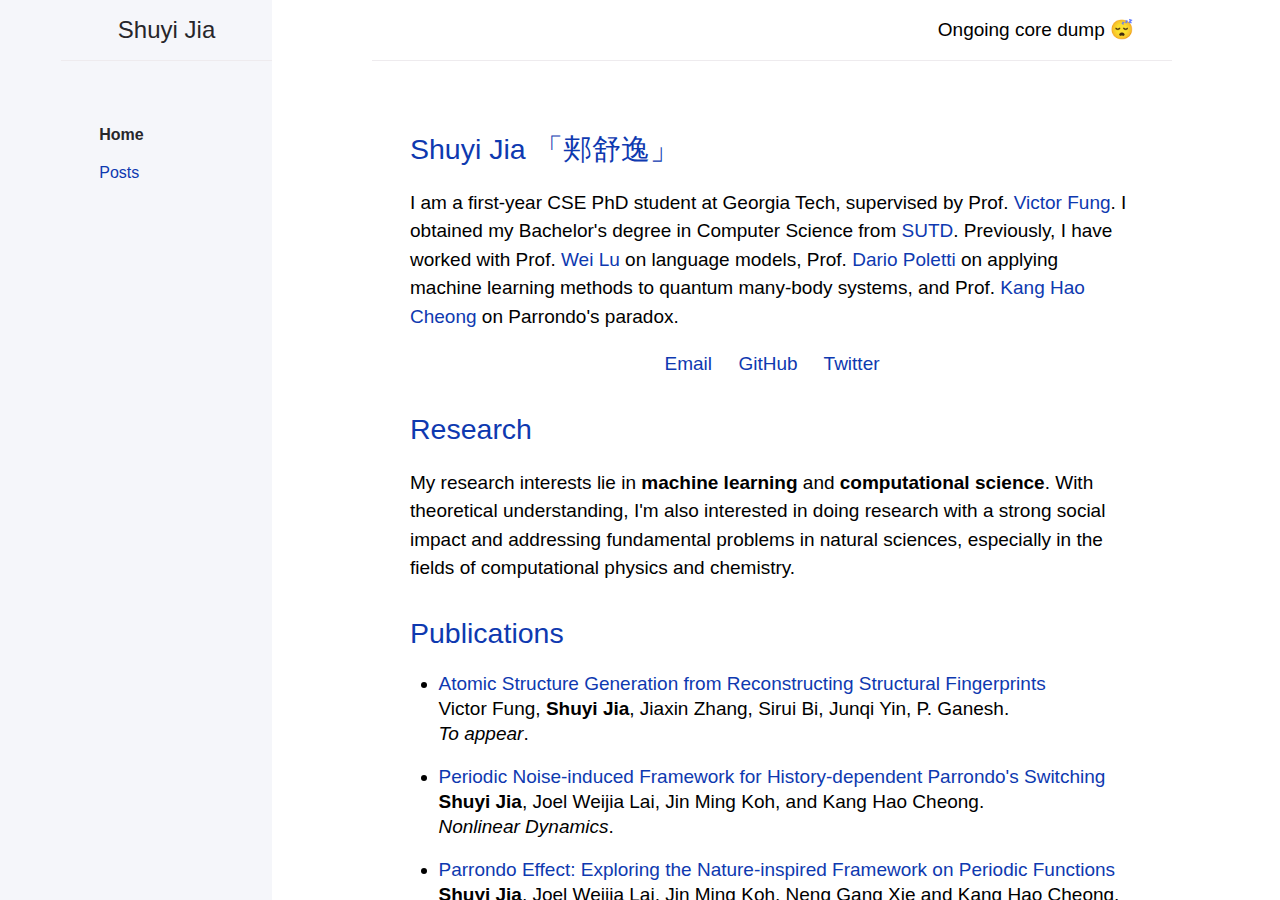
==== commit 52889d01: "Deploying to gh-pages from  @ 5fa3e85405301e45f95b784c5a7e974701a06275 🚀" ====
--- a/index.html
+++ b/index.html
@@ -1 +1 @@
-<!doctype html> <html lang=en > <meta charset=UTF-8 > <meta name=viewport  content="width=device-width, initial-scale=1"> <link rel=stylesheet  href="/css/jtd.css"> <link rel=apple-touch-icon  sizes=180x180  href="/assets/apple-touch-icon.png"> <link rel=icon  type="image/png" sizes=32x32  href="/assets/favicon-32x32.png"> <link rel=icon  type="image/png" sizes=16x16  href="/assets/favicon-16x16.png"> <link rel=manifest  href="/assets/site.webmanifest"> <title>Shuyi Jia</title> <div class=page-wrap > <div class=side-bar > <div class=header > <a href="/" class=title > Shuyi Jia </a> </div> <label for=show-menu  class=show-menu >MENU</label> <input type=checkbox  id=show-menu  role=button > <div class=menu  id=side-menu > <ul class=menu-list > <li class="menu-list-item active"><a href="/" class="menu-list-link active">Home</a> <li class="menu-list-item "><a href="/posts/" class="menu-list-link ">Posts</a> </ul> </div> </div> <div class=main-content-wrap > <div class=main-content > <div class=main-header > <p>Ongoing core dump &#128564;</p> </div> <div class=franklin-content ><h2 id="shuyi_jia_郏舒逸"><a href="#shuyi_jia_郏舒逸" class=header-anchor >Shuyi Jia 「郏舒逸」</a></h2> <p>I am a final-year student at <a href="https://www.sutd.edu.sg">SUTD</a>, majoring in Computer Science and Design &#40;CSD&#41;, a CS degree sprinkled with doses of engineering, design and social sciences.</p> <p>I am also a member of the pioneer batch of <a href="https://www.sutd.edu.sg/SHARP">SHARP</a>, a premier research-oriented programme that offers advanced classes and interdisciplinary research opportunities. I am currently working on interpretability of NLP models, mentored by Prof. <a href="https://scholar.google.com/citations?user&#61;n41KN9AAAAAJ&amp;hl&#61;en&amp;oi&#61;ao">Lu Wei</a>. Previously, I have worked with Prof. <a href="https://scholar.google.com/citations?user&#61;Kr25TGUAAAAJ&amp;hl&#61;en&amp;oi&#61;ao">Dario Poletti</a> on applying machine learning methods to quantum many-body systems, and Prof. <a href="https://scholar.google.com/citations?hl&#61;en&amp;user&#61;neaUULMAAAAJ&amp;view_op&#61;list_works&amp;sortby&#61;pubdate">Cheong Kang Hao</a> on Parrondo&#39;s paradox.</p> <div style="text-align: center"> <a href="mailto: shuyi_jia@mymail.sutd.edu.sg">Email</a> &nbsp;&nbsp;&nbsp; <a href="https://github.com/shuyijia">GitHub</a> &nbsp;&nbsp;&nbsp; <a href="https://twitter.com/shuyi_jia">Twitter</a> </div> <h2 id=research ><a href="#research" class=header-anchor >Research</a></h2> <p>My research interests lie in <strong>machine learning</strong> and <strong>computational science</strong>. With theoretical understanding, I&#39;m also interested in doing research with a strong social impact and addressing fundamental problems in natural sciences, especially in the fields of computational physics and chemistry.</p> <h2 id=publications ><a href="#publications" class=header-anchor >Publications</a></h2> <ul> <li><p><a href="https://link.springer.com/article/10.1007/s11071-022-07277-x">Periodic Noise-induced Framework for History-dependent Parrondo&#39;s Switching</a><br /><strong>Shuyi Jia</strong>, Joel Weijia Lai, Jin Ming Koh, and Kang Hao Cheong.<br /><em>Nonlinear Dynamics</em>.</p> <li><p><a href="https://www.sciencedirect.com/science/article/pii/S0378437120303538?casa_token&#61;5DQG5grmWfMAAAAA:ArgjoCsbwLrx59lhy0G4tLPsbPm2QGfRtoKR4vTQxaE0dzDt706tALfGngUNZYS-w9fZrxNDTbjLRw">Parrondo Effect: Exploring the Nature-inspired Framework on Periodic Functions</a><br /><strong>Shuyi Jia</strong>, Joel Weijia Lai, Jin Ming Koh, Neng Gang Xie and Kang Hao Cheong.<br /><em>Physica A: Statistical Mechanics and its Applications</em>.</p> </ul> <h2 id=awards ><a href="#awards" class=header-anchor >Awards</a></h2> <ul> <li><p><strong>SUTD Global Distinguished Scholarship</strong>, SUTD, 2019.</p> <li><p><strong>Intel International Science and Engineering Fair &#40;ISEF&#41;</strong>, 4th Place in Chemistry, Phoenix AZ, 2016.</p> <li><p><strong>Singapore Science and Engineering Fair &#40;SSEF&#41;</strong>, Gold Medal, 2016.</p> </ul> <hr /> <div class=page-foot > <div class=copyright > &copy; Shuyi Jia. Last modified: July 11, 2022. Website built with <a href="https://github.com/tlienart/Franklin.jl">Franklin.jl</a>. </div> </div> </div> </div> </div> </div> <!-- end of class page-wrap-->+<!doctype html> <html lang=en > <meta charset=UTF-8 > <meta name=viewport  content="width=device-width, initial-scale=1"> <link rel=stylesheet  href="/css/jtd.css"> <link rel=apple-touch-icon  sizes=180x180  href="/assets/apple-touch-icon.png"> <link rel=icon  type="image/png" sizes=32x32  href="/assets/favicon-32x32.png"> <link rel=icon  type="image/png" sizes=16x16  href="/assets/favicon-16x16.png"> <link rel=manifest  href="/assets/site.webmanifest"> <title>Shuyi Jia</title> <div class=page-wrap > <div class=side-bar > <div class=header > <a href="/" class=title > Shuyi Jia </a> </div> <label for=show-menu  class=show-menu >MENU</label> <input type=checkbox  id=show-menu  role=button > <div class=menu  id=side-menu > <ul class=menu-list > <li class="menu-list-item active"><a href="/" class="menu-list-link active">Home</a> <li class="menu-list-item "><a href="/posts/" class="menu-list-link ">Posts</a> </ul> </div> </div> <div class=main-content-wrap > <div class=main-content > <div class=main-header > <p>Ongoing core dump &#128564;</p> </div> <div class=franklin-content ><h2 id="shuyi_jia_郏舒逸"><a href="#shuyi_jia_郏舒逸" class=header-anchor >Shuyi Jia 「郏舒逸」</a></h2> <p>I am a first-year CSE PhD student at Georgia Tech, supervised by Prof. <a href="https://scholar.google.com/citations?user&#61;2QsddMIAAAAJ">Victor Fung</a>. I obtained my Bachelor&#39;s degree in Computer Science from <a href="https://www.sutd.edu.sg">SUTD</a>. Previously, I have worked with Prof. <a href="https://scholar.google.com/citations?user&#61;n41KN9AAAAAJ&amp;hl&#61;en&amp;oi&#61;ao">Wei Lu</a> on language models, Prof. <a href="https://scholar.google.com/citations?user&#61;Kr25TGUAAAAJ&amp;hl&#61;en&amp;oi&#61;ao">Dario Poletti</a> on applying machine learning methods to quantum many-body systems, and Prof. <a href="https://scholar.google.com/citations?hl&#61;en&amp;user&#61;neaUULMAAAAJ&amp;view_op&#61;list_works&amp;sortby&#61;pubdate">Kang Hao Cheong</a> on Parrondo&#39;s paradox.</p> <div style="text-align: center"> <a href="mailto: shuyijia@gatech.edu">Email</a> &nbsp;&nbsp;&nbsp; <a href="https://github.com/shuyijia">GitHub</a> &nbsp;&nbsp;&nbsp; <a href="https://twitter.com/shuyi_jia">Twitter</a> </div> <h2 id=research ><a href="#research" class=header-anchor >Research</a></h2> <p>My research interests lie in <strong>machine learning</strong> and <strong>computational science</strong>. With theoretical understanding, I&#39;m also interested in doing research with a strong social impact and addressing fundamental problems in natural sciences, especially in the fields of computational physics and chemistry.</p> <h2 id=publications ><a href="#publications" class=header-anchor >Publications</a></h2> <ul> <li><p><a href="https://arxiv.org/abs/2207.13227">Atomic Structure Generation from Reconstructing Structural Fingerprints</a><br />Victor Fung, <strong>Shuyi Jia</strong>, Jiaxin Zhang, Sirui Bi, Junqi Yin, P. Ganesh.<br /><em>To appear</em>.</p> <li><p><a href="https://link.springer.com/article/10.1007/s11071-022-07277-x">Periodic Noise-induced Framework for History-dependent Parrondo&#39;s Switching</a><br /><strong>Shuyi Jia</strong>, Joel Weijia Lai, Jin Ming Koh, and Kang Hao Cheong.<br /><em>Nonlinear Dynamics</em>.</p> <li><p><a href="https://www.sciencedirect.com/science/article/pii/S0378437120303538?casa_token&#61;5DQG5grmWfMAAAAA:ArgjoCsbwLrx59lhy0G4tLPsbPm2QGfRtoKR4vTQxaE0dzDt706tALfGngUNZYS-w9fZrxNDTbjLRw">Parrondo Effect: Exploring the Nature-inspired Framework on Periodic Functions</a><br /><strong>Shuyi Jia</strong>, Joel Weijia Lai, Jin Ming Koh, Neng Gang Xie and Kang Hao Cheong.<br /><em>Physica A: Statistical Mechanics and its Applications</em>.</p> </ul> <h2 id=awards ><a href="#awards" class=header-anchor >Awards</a></h2> <ul> <li><p><strong>SUTD Global Distinguished Scholarship</strong>, SUTD, 2019.</p> <li><p><strong>Intel International Science and Engineering Fair &#40;ISEF&#41;</strong>, 4th Place in Chemistry, Phoenix AZ, 2016.</p> <li><p><strong>Singapore Science and Engineering Fair &#40;SSEF&#41;</strong>, Gold Medal, 2016.</p> </ul> <hr /> <div class=page-foot > <div class=copyright > &copy; Shuyi Jia. Last modified: August 30, 2022. Website built with <a href="https://github.com/tlienart/Franklin.jl">Franklin.jl</a>. </div> </div> </div> </div> </div> </div> <!-- end of class page-wrap-->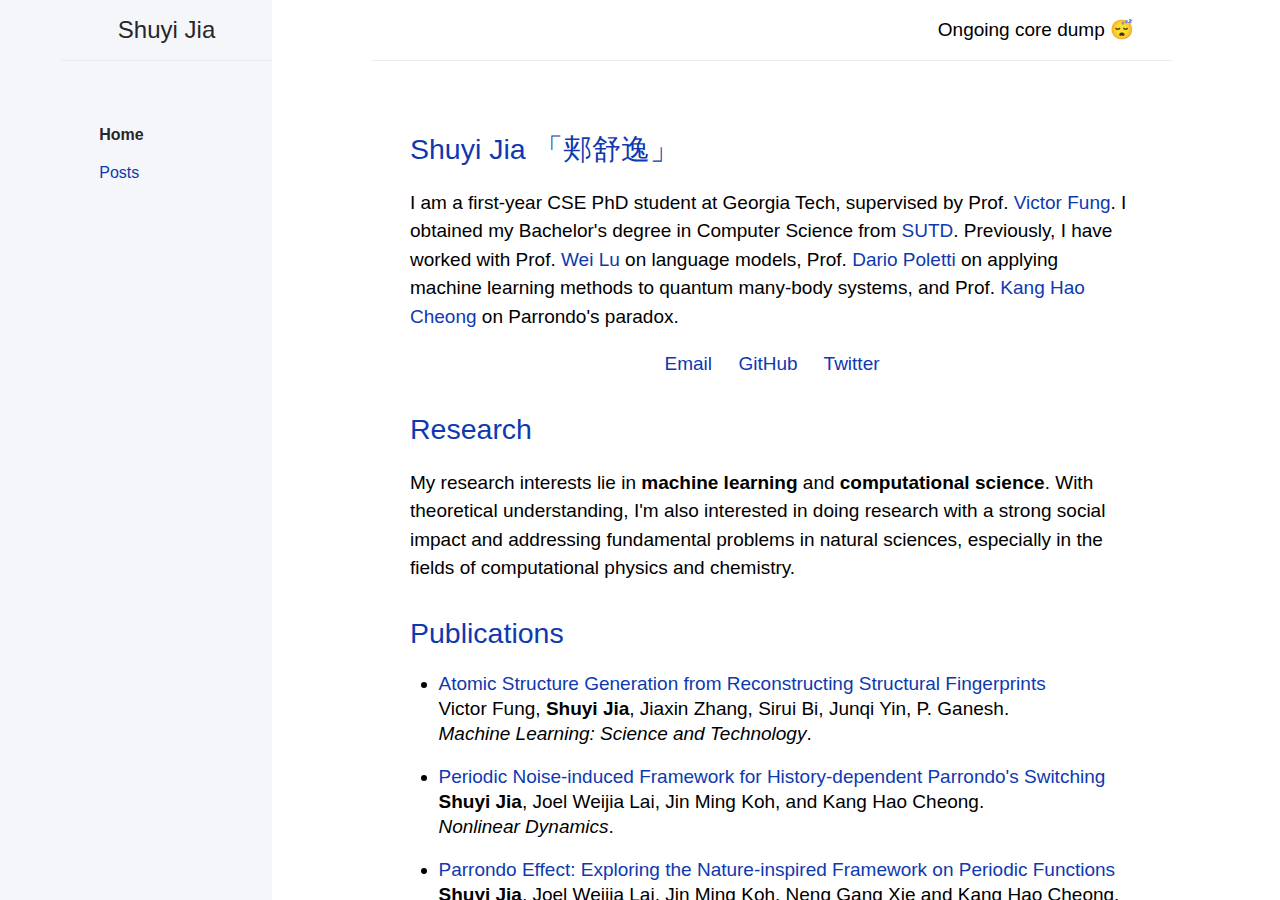
==== commit b2542df1: "Deploying to gh-pages from  @ 3e48b95b8e1ee4f5f050bb9cc5c495ad5841c5ce 🚀" ====
--- a/index.html
+++ b/index.html
@@ -1 +1 @@
-<!doctype html> <html lang=en > <meta charset=UTF-8 > <meta name=viewport  content="width=device-width, initial-scale=1"> <link rel=stylesheet  href="/css/jtd.css"> <link rel=apple-touch-icon  sizes=180x180  href="/assets/apple-touch-icon.png"> <link rel=icon  type="image/png" sizes=32x32  href="/assets/favicon-32x32.png"> <link rel=icon  type="image/png" sizes=16x16  href="/assets/favicon-16x16.png"> <link rel=manifest  href="/assets/site.webmanifest"> <title>Shuyi Jia</title> <div class=page-wrap > <div class=side-bar > <div class=header > <a href="/" class=title > Shuyi Jia </a> </div> <label for=show-menu  class=show-menu >MENU</label> <input type=checkbox  id=show-menu  role=button > <div class=menu  id=side-menu > <ul class=menu-list > <li class="menu-list-item active"><a href="/" class="menu-list-link active">Home</a> <li class="menu-list-item "><a href="/posts/" class="menu-list-link ">Posts</a> </ul> </div> </div> <div class=main-content-wrap > <div class=main-content > <div class=main-header > <p>Ongoing core dump &#128564;</p> </div> <div class=franklin-content ><h2 id="shuyi_jia_郏舒逸"><a href="#shuyi_jia_郏舒逸" class=header-anchor >Shuyi Jia 「郏舒逸」</a></h2> <p>I am a first-year CSE PhD student at Georgia Tech, supervised by Prof. <a href="https://scholar.google.com/citations?user&#61;2QsddMIAAAAJ">Victor Fung</a>. I obtained my Bachelor&#39;s degree in Computer Science from <a href="https://www.sutd.edu.sg">SUTD</a>. Previously, I have worked with Prof. <a href="https://scholar.google.com/citations?user&#61;n41KN9AAAAAJ&amp;hl&#61;en&amp;oi&#61;ao">Wei Lu</a> on language models, Prof. <a href="https://scholar.google.com/citations?user&#61;Kr25TGUAAAAJ&amp;hl&#61;en&amp;oi&#61;ao">Dario Poletti</a> on applying machine learning methods to quantum many-body systems, and Prof. <a href="https://scholar.google.com/citations?hl&#61;en&amp;user&#61;neaUULMAAAAJ&amp;view_op&#61;list_works&amp;sortby&#61;pubdate">Kang Hao Cheong</a> on Parrondo&#39;s paradox.</p> <div style="text-align: center"> <a href="mailto: shuyijia@gatech.edu">Email</a> &nbsp;&nbsp;&nbsp; <a href="https://github.com/shuyijia">GitHub</a> &nbsp;&nbsp;&nbsp; <a href="https://twitter.com/shuyi_jia">Twitter</a> </div> <h2 id=research ><a href="#research" class=header-anchor >Research</a></h2> <p>My research interests lie in <strong>machine learning</strong> and <strong>computational science</strong>. With theoretical understanding, I&#39;m also interested in doing research with a strong social impact and addressing fundamental problems in natural sciences, especially in the fields of computational physics and chemistry.</p> <h2 id=publications ><a href="#publications" class=header-anchor >Publications</a></h2> <ul> <li><p><a href="https://arxiv.org/abs/2207.13227">Atomic Structure Generation from Reconstructing Structural Fingerprints</a><br />Victor Fung, <strong>Shuyi Jia</strong>, Jiaxin Zhang, Sirui Bi, Junqi Yin, P. Ganesh.<br /><em>To appear</em>.</p> <li><p><a href="https://link.springer.com/article/10.1007/s11071-022-07277-x">Periodic Noise-induced Framework for History-dependent Parrondo&#39;s Switching</a><br /><strong>Shuyi Jia</strong>, Joel Weijia Lai, Jin Ming Koh, and Kang Hao Cheong.<br /><em>Nonlinear Dynamics</em>.</p> <li><p><a href="https://www.sciencedirect.com/science/article/pii/S0378437120303538?casa_token&#61;5DQG5grmWfMAAAAA:ArgjoCsbwLrx59lhy0G4tLPsbPm2QGfRtoKR4vTQxaE0dzDt706tALfGngUNZYS-w9fZrxNDTbjLRw">Parrondo Effect: Exploring the Nature-inspired Framework on Periodic Functions</a><br /><strong>Shuyi Jia</strong>, Joel Weijia Lai, Jin Ming Koh, Neng Gang Xie and Kang Hao Cheong.<br /><em>Physica A: Statistical Mechanics and its Applications</em>.</p> </ul> <h2 id=awards ><a href="#awards" class=header-anchor >Awards</a></h2> <ul> <li><p><strong>SUTD Global Distinguished Scholarship</strong>, SUTD, 2019.</p> <li><p><strong>Intel International Science and Engineering Fair &#40;ISEF&#41;</strong>, 4th Place in Chemistry, Phoenix AZ, 2016.</p> <li><p><strong>Singapore Science and Engineering Fair &#40;SSEF&#41;</strong>, Gold Medal, 2016.</p> </ul> <hr /> <div class=page-foot > <div class=copyright > &copy; Shuyi Jia. Last modified: August 30, 2022. Website built with <a href="https://github.com/tlienart/Franklin.jl">Franklin.jl</a>. </div> </div> </div> </div> </div> </div> <!-- end of class page-wrap-->+<!doctype html> <html lang=en > <meta charset=UTF-8 > <meta name=viewport  content="width=device-width, initial-scale=1"> <link rel=stylesheet  href="/css/jtd.css"> <link rel=apple-touch-icon  sizes=180x180  href="/assets/apple-touch-icon.png"> <link rel=icon  type="image/png" sizes=32x32  href="/assets/favicon-32x32.png"> <link rel=icon  type="image/png" sizes=16x16  href="/assets/favicon-16x16.png"> <link rel=manifest  href="/assets/site.webmanifest"> <title>Shuyi Jia</title> <div class=page-wrap > <div class=side-bar > <div class=header > <a href="/" class=title > Shuyi Jia </a> </div> <label for=show-menu  class=show-menu >MENU</label> <input type=checkbox  id=show-menu  role=button > <div class=menu  id=side-menu > <ul class=menu-list > <li class="menu-list-item active"><a href="/" class="menu-list-link active">Home</a> <li class="menu-list-item "><a href="/posts/" class="menu-list-link ">Posts</a> </ul> </div> </div> <div class=main-content-wrap > <div class=main-content > <div class=main-header > <p>Ongoing core dump &#128564;</p> </div> <div class=franklin-content ><h2 id="shuyi_jia_郏舒逸"><a href="#shuyi_jia_郏舒逸" class=header-anchor >Shuyi Jia 「郏舒逸」</a></h2> <p>I am a first-year CSE PhD student at Georgia Tech, supervised by Prof. <a href="https://scholar.google.com/citations?user&#61;2QsddMIAAAAJ">Victor Fung</a>. I obtained my Bachelor&#39;s degree in Computer Science from <a href="https://www.sutd.edu.sg">SUTD</a>. Previously, I have worked with Prof. <a href="https://scholar.google.com/citations?user&#61;n41KN9AAAAAJ&amp;hl&#61;en&amp;oi&#61;ao">Wei Lu</a> on language models, Prof. <a href="https://scholar.google.com/citations?user&#61;Kr25TGUAAAAJ&amp;hl&#61;en&amp;oi&#61;ao">Dario Poletti</a> on applying machine learning methods to quantum many-body systems, and Prof. <a href="https://scholar.google.com/citations?hl&#61;en&amp;user&#61;neaUULMAAAAJ&amp;view_op&#61;list_works&amp;sortby&#61;pubdate">Kang Hao Cheong</a> on Parrondo&#39;s paradox.</p> <div style="text-align: center"> <a href="mailto: shuyijia@gatech.edu">Email</a> &nbsp;&nbsp;&nbsp; <a href="https://github.com/shuyijia">GitHub</a> &nbsp;&nbsp;&nbsp; <a href="https://twitter.com/shuyi_jia">Twitter</a> </div> <h2 id=research ><a href="#research" class=header-anchor >Research</a></h2> <p>My research interests lie in <strong>machine learning</strong> and <strong>computational science</strong>. With theoretical understanding, I&#39;m also interested in doing research with a strong social impact and addressing fundamental problems in natural sciences, especially in the fields of computational physics and chemistry.</p> <h2 id=publications ><a href="#publications" class=header-anchor >Publications</a></h2> <ul> <li><p><a href="https://arxiv.org/abs/2207.13227">Atomic Structure Generation from Reconstructing Structural Fingerprints</a><br />Victor Fung, <strong>Shuyi Jia</strong>, Jiaxin Zhang, Sirui Bi, Junqi Yin, P. Ganesh.<br /><em>Machine Learning: Science and Technology</em>.</p> <li><p><a href="https://link.springer.com/article/10.1007/s11071-022-07277-x">Periodic Noise-induced Framework for History-dependent Parrondo&#39;s Switching</a><br /><strong>Shuyi Jia</strong>, Joel Weijia Lai, Jin Ming Koh, and Kang Hao Cheong.<br /><em>Nonlinear Dynamics</em>.</p> <li><p><a href="https://www.sciencedirect.com/science/article/pii/S0378437120303538?casa_token&#61;5DQG5grmWfMAAAAA:ArgjoCsbwLrx59lhy0G4tLPsbPm2QGfRtoKR4vTQxaE0dzDt706tALfGngUNZYS-w9fZrxNDTbjLRw">Parrondo Effect: Exploring the Nature-inspired Framework on Periodic Functions</a><br /><strong>Shuyi Jia</strong>, Joel Weijia Lai, Jin Ming Koh, Neng Gang Xie and Kang Hao Cheong.<br /><em>Physica A: Statistical Mechanics and its Applications</em>.</p> </ul> <h2 id=awards ><a href="#awards" class=header-anchor >Awards</a></h2> <ul> <li><p><strong>SUTD Global Distinguished Scholarship</strong>, SUTD, 2019.</p> <li><p><strong>Intel International Science and Engineering Fair &#40;ISEF&#41;</strong>, 4th Place in Chemistry, Phoenix AZ, 2016.</p> <li><p><strong>Singapore Science and Engineering Fair &#40;SSEF&#41;</strong>, Gold Medal, 2016.</p> </ul> <hr /> <div class=page-foot > <div class=copyright > &copy; Shuyi Jia. Last modified: November 11, 2022. Website built with <a href="https://github.com/tlienart/Franklin.jl">Franklin.jl</a>. </div> </div> </div> </div> </div> </div> <!-- end of class page-wrap-->